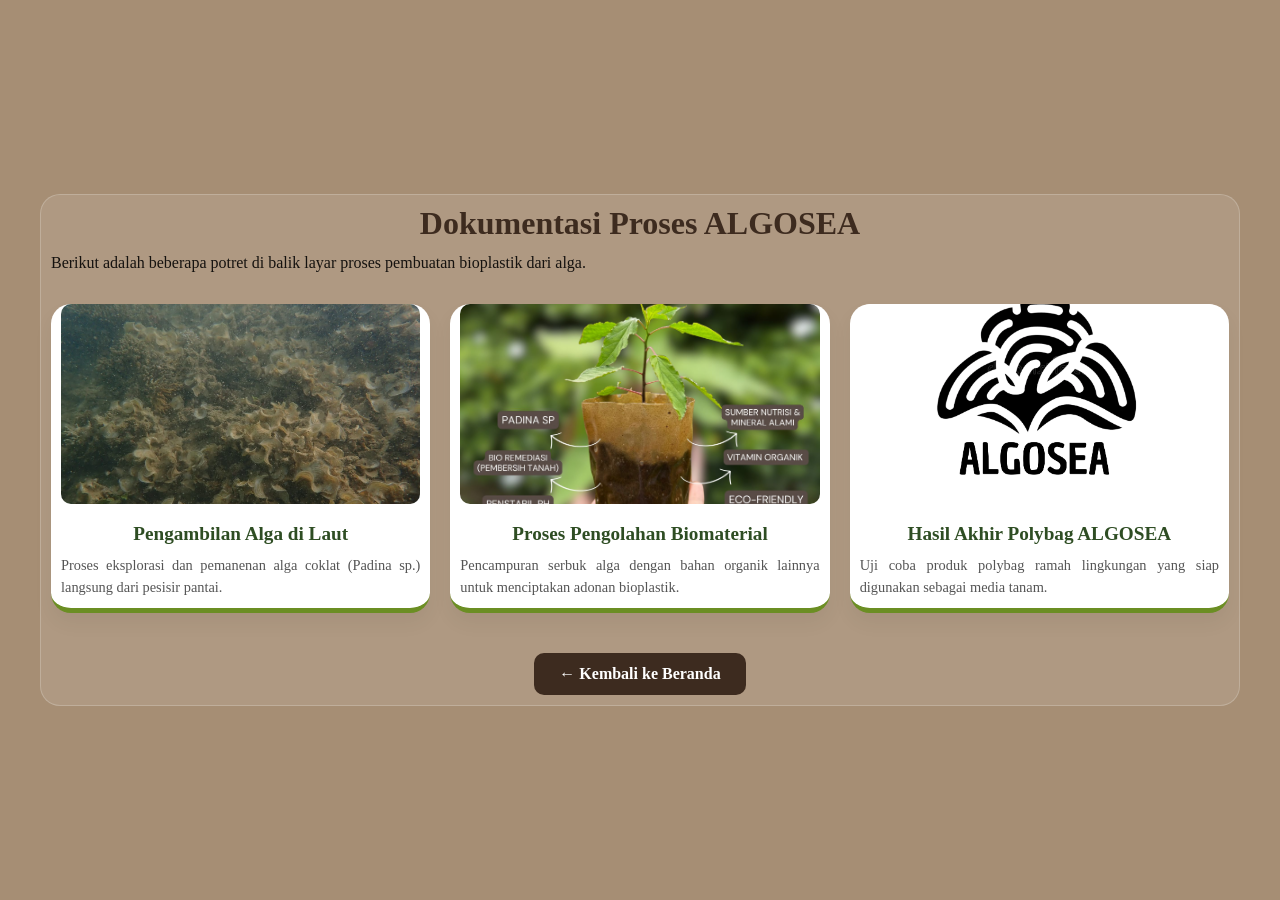
==== dokumentasi.html @ f09b105b "Nambah" ====
<!DOCTYPE html>
<html lang="id">
<head>
    <meta charset="UTF-8">
    <meta name="viewport" content="width=device-width, initial-scale=1.0">
    <title>Dokumentasi ALGOSEA</title>
    <link rel="stylesheet" href="style.css">
</head>
<body>
    <div class="dasbor" style="min-height: 100vh; flex-direction: column; padding: 40px 20px;">
        <div class="frame" style="max-width: 1200px; width: 100%;">
            
            <!-- Bagian Judul Utama -->
            <h2 style="font-size: 2rem; color: #3d2b1f; margin-bottom: 10px;">Dokumentasi Proses ALGOSEA</h2>
            <p style="color: #15120f; margin-bottom: 30px;">Berikut adalah beberapa potret di balik layar proses pembuatan bioplastik dari alga.</p>
            
            <!-- Grid Kartu Foto Dokumentasi -->
            <div class="grid-manfaat">
                
                <!-- Kartu Foto 1 -->
                <div class="card">
                    <img src="gambar.1.png" style="width: 100%; height: 200px; object-fit: cover; border-radius: 10px; margin-bottom: 15px;">
                    <h3>Pengambilan Alga di Laut</h3>
                    <p>Proses eksplorasi dan pemanenan alga coklat (Padina sp.) langsung dari pesisir pantai.</p>
                </div>

                <!-- Kartu Foto 2 -->
                <div class="card">
                    <img src="gambar.2.png" style="width: 100%; height: 200px; object-fit: cover; border-radius: 10px; margin-bottom: 15px;">
                    <h3>Proses Pengolahan Biomaterial</h3>
                    <p>Pencampuran serbuk alga dengan bahan organik lainnya untuk menciptakan adonan bioplastik.</p>
                </div>

                <!-- Kartu Foto 3 -->
                <div class="card">
                    <img src="logo-algosea.png" style="width: 100%; height: 200px; object-fit: cover; border-radius: 10px; margin-bottom: 15px;">
                    <h3>Hasil Akhir Polybag ALGOSEA</h3>
                    <p>Uji coba produk polybag ramah lingkungan yang siap digunakan sebagai media tanam.</p>
                </div>

            </div>

            <!-- Tombol Kembali ke Beranda (Hanya 1 yang dipakai agar rapi) -->
            <div style="text-align: center; margin-top: 40px;">
                <a href="index.html" style="display: inline-block; background-color: #3d2b1f; color: #fff; padding: 12px 25px; border-radius: 10px; text-decoration: none; font-weight: bold;">&larr; Kembali ke Beranda</a>
            </div>

        </div>
    </div>
</body>
</html>
---- style.css ----
*,html {
    margin: 0;
    padding: 0;
    box-sizing: border-box;
}

/* Memperbaiki pembungkus banner agar responsif di HP */
.gambar-1 {
    position: relative;
    width: 100%;
    height: 70vh; /* Menggunakan tinggi layar relatif agar pas di HP maupun laptop */
    background-color: #000;
}

.Gambar-1 {
    width: 100%;
    height: 100%;
    object-fit: cover; /* Menghindari gambar gepeng */
    opacity: 0.8; /* Sedikit redup agar teks lebih terbaca */
}

.text {
    position: absolute; /* Meletakkan teks bebas di atas gambar */
    top: 50% !important;         /* Geser 50% dari atas */
    left: 50% !important;        /* Geser 50% dari kiri */
    transform: translate(-50%, -50%); /* Titik tengah sempurna */   
    color: white;       /* Warna teks */
    text-align: center;
    width: 90%;         /* Batasi lebar agar tidak mentok ke pinggir layar HP */
    max-width: 800px;
    text-shadow: 2px 2px 8px rgba(0, 0, 0, 0.8); /* Agar teks kontras */
}

.text h1 {
    font-size: 2rem;    /* Ukuran disesuaikan agar pas di layar kecil */
    margin-bottom: 15px;
}

.text p1 {
    font-size: 1rem;    /* Ukuran disesuaikan agar mudah dibaca di HP */
    max-width: 100%;    /* Perbaikan dari max-width: 100px yang bikin teks menumpuk ke bawah */
    display: block;
    margin: 0 auto;   
}

.dasbor {
    background-color: #A68E74; /* Warna coklat konsisten */
    width: 100%;
    min-height: auto;          
    display: flex;             /* Mengaktifkan flexbox */
    justify-content: center;   /* Mengetengahkan secara horizontal */
    align-items: center;       /* Mengetengahkan secara vertikal */
    padding: 25px 20px 0px 20px;
}

.frame {
    background: rgba(255, 255, 255, 0.1); /* Background transparan halus */ 
    border: 1px solid rgba(255, 255, 255, 0.2);
    border-radius: 20px;                 /* Border radius yang lebih modern */  
    max-width: 900px;                    /* Lebar maksimal kotak */
    padding: 10px;                  /* Jarak dalam disesuaikan untuk HP */
    text-align: center;
}

.frame h2 {
    font-size: 1.8rem;                    /* Menyesuaikan ukuran di HP */
    color: #3d2b1f;                     /* Warna teks gelap agar mudah dibaca */
    margin-bottom: 15px;
    font-weight: bold;
}

.frame p {
    font-size: 1rem;
    line-height: 1.4;                    /* Jarak antar baris agar nyaman dibaca */
    color: #15120f;
    text-align: justify;                 /* Teks rata kiri-kanan */
    margin: 0 auto;
}

.pembuatan {
    background-color: #A68E74;
    width: 100%;
    min-height: auto;
    padding: 30px 20px;
}

.buat {
    color: #3d2b1f;
    text-align: center;
    margin-bottom: 20px;
    font-size: 1.3rem;
}

.wrapper-konten {
    display: flex;
    flex-direction: column; /* Ini yang akan membuat list berurutan ke bawah */
    gap: 15px;             /* Memberi jarak antar baris */
    list-style-type: none;  /* Menghilangkan bullet point bawaan */
    padding-left: 0;        /* Menghilangkan padding kiri bawaan ul */
}

.bahan h3 {
    margin-top: 20px;
    margin-bottom: 10px;
    font-weight: bold;
}

.gambar-2 {
    display: block;           
    margin-left: auto;       
    margin-right: auto;     
    width: 100%;              
    max-width: 350px;         /* Batas maksimal ukuran di layar besar */
    height: auto;             /* Tinggi otomatis menyesuaikan agar tidak gepeng */
    border-radius: 15px;      /* Mempercantik sudut gambar */
    object-fit: cover;       
}

/* Container Utama */
.manfaat-section {
    padding: 15px;
    background-color: #fdf5e6; /* Warna krem lembut sesuai tema bumi */
}

.title-manfaat {
    text-align: center;
    color: #3d2b1f;
    margin-bottom: 10px;
    font-size: 1.5rem;          /* Disesuaikan agar muat di layar HP */
}

.grid-manfaat {
    display: grid;
    /* Membuat 3 kolom jika layar lebar, dan otomatis menyesuaikan jika layar kecil */
    grid-template-columns: repeat(auto-fit, minmax(280px, 1fr));
    gap: 20px;
    max-width: 1200px;
    margin: 0 auto;
}

.card {
    background: #ffffff;
    padding: 10px;
    padding-top: 0%;
    border-radius: 20px;
    box-shadow: 0 10px 20px rgba(0,0,0,0.05);
    transition: transform 0.3s ease;
    border-bottom: 5px solid #6b8e23; /* Garis hijau di bawah card */
}

/* Wadah pembungkus flexbox untuk mengatur posisi tengah & bersebelahan */
.wrapper-kartu {
    display: flex;
    justify-content: center; /* Memposisikan kotak agar di tengah */
    align-items: center;     /* Menyelaraskan posisi vertikal */
    gap: 20px;               /* Jarak antar kotak */
    flex-wrap: wrap;         /* Agar otomatis turun ke bawah jika dibuka di HP */
    width: 100%;
    margin: 20px auto;
}

/* Pengaturan ukuran tiap kotak card */
.card_satu {
    background: #ffffff;
    padding: 20px;
    flex: 1;                 /* Membuat ukuran fleksibel */
    min-width: 280px;        /* Lebar minimal agar aman di layar kecil */
    max-width: 350px;        /* Batasi lebar maksimal agar tidak terlalu lebar */
    border-radius: 20px;
    box-shadow: 0 4px 6px rgba(0, 0, 0, 0.05);
    transition: transform 0.3s ease;
    text-align: center;
}

.card_satu:hover {
    transform: translateY(-5px);
}

.card:hover {
    transform: translateY(-5px); 
}

.card .icon {
    font-size: 30px;
    margin-bottom: 10px;
}

.card h3 {
    color: #2e4d23;
    margin-bottom: 10px;
    font-size: 1.2rem;
}

.card p {
    color: #555;
    line-height: 1.5;
    font-size: 0.9rem;
}

.footer {
    background-color: #e8e0db;
    padding: 20px 15px;
}

.pembuatan-1 {
    font-size: 1.2rem;
    color: #000000;
    text-align: center;
    margin-top: 10px;
    padding: 15px;
    border-radius: 10px;
}

.icon-logo {
    width: 80px;
    height: 80px;
    object-fit: cover;
    border-radius: 20px;
    margin: 15px auto;
    display: block;
}

.dokumentasi {
    text-align: center;
    color: #3d2b1f;
    padding: 10px;
    padding-bottom: 0%;
}

.link {
    display: flex;                    /* untuk mengatur tata letak */
    justify-content: center;         /* untuk menengahkan */
    flex-wrap: wrap;                  /* Agar link sosial media otomatis turun ke bawah jika layar HP kekecilan */
    gap: 15px;                        /* untuk memberi jarak antar link */
    font-size: 18px;
    margin-top: 10px;
}

.link a {
    font-family: 'Roboto', sans-serif;
    font-size: 0.95rem;
    color: #3d2b1f;
    font-weight: bold;
    text-decoration: none;           /* Menghilangkan garis bawah */
}

.link a:hover {
    color: #8fa097;
}

.copiright {
    text-align: center;
    margin-top: 20px;
    font-size: 12px;
    color: #555;
}
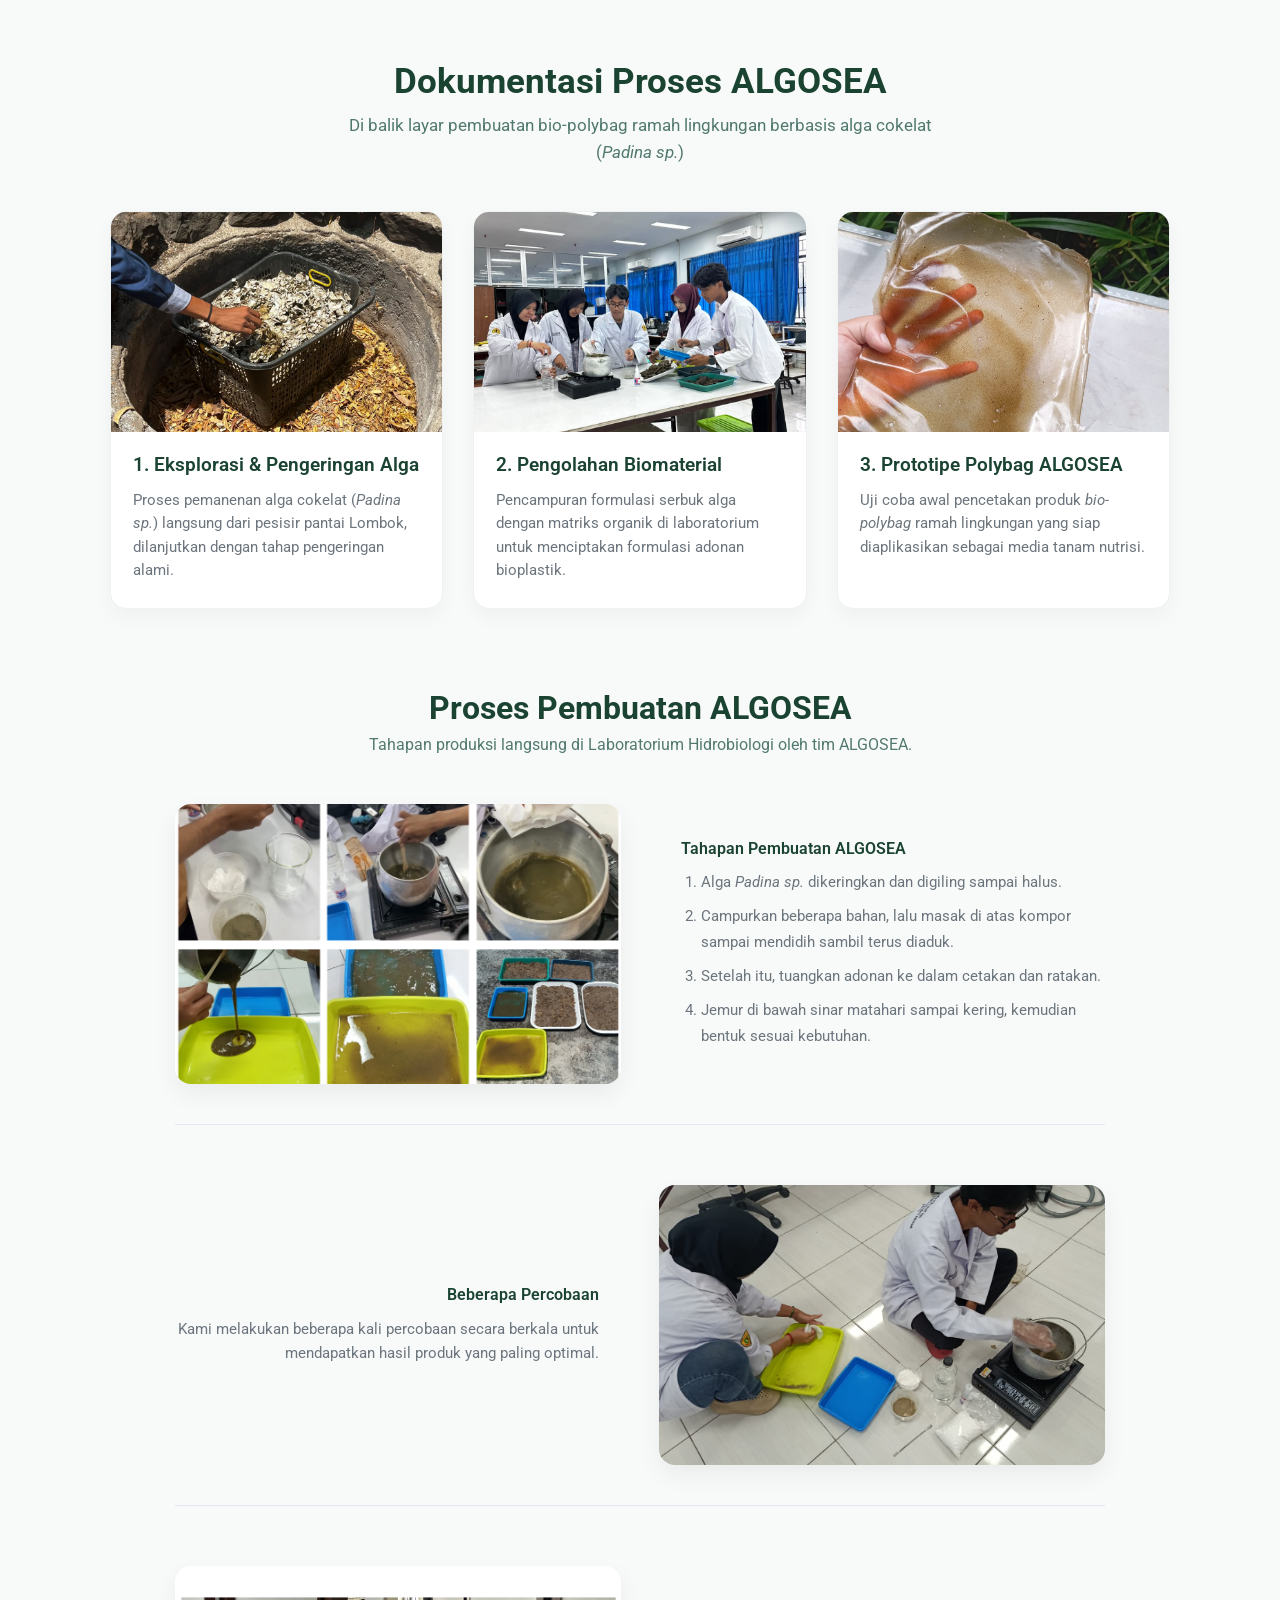
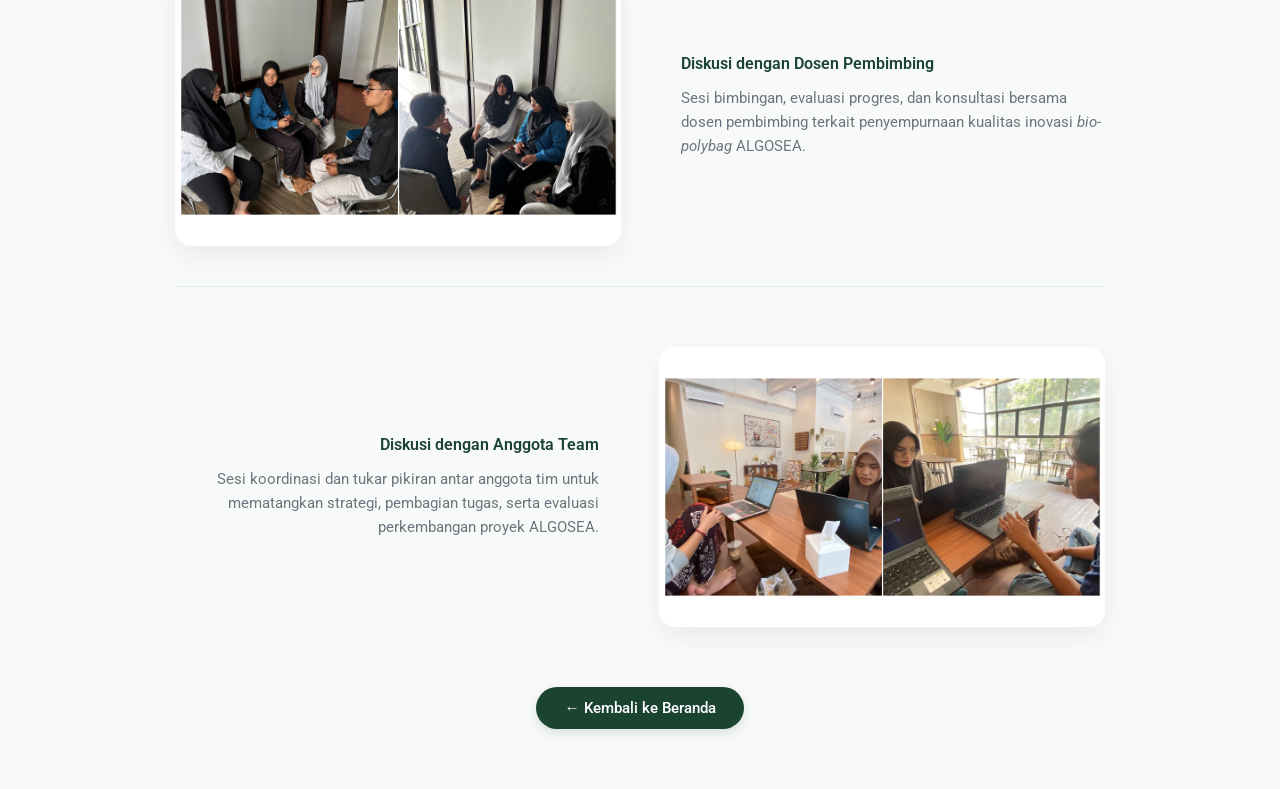
==== commit 2f0cb48e: "nambah" ====
--- a/dokumentasi.html
+++ b/dokumentasi.html
@@ -4,48 +4,403 @@
     <meta charset="UTF-8">
     <meta name="viewport" content="width=device-width, initial-scale=1.0">
     <title>Dokumentasi ALGOSEA</title>
+    <link href="https://fonts.googleapis.com/css2?family=Roboto:wght@300;400;500;700&display=swap" rel="stylesheet">
     <link rel="stylesheet" href="style.css">
+    <style>
+        body {
+            font-family: 'Roboto', sans-serif;
+            background-color: #f8faf9;
+            color: #2b2b2b;
+            margin: 0;
+            padding: 0;
+        }
+
+        .doc-section {
+            padding: 60px 20px;
+            max-width: 1100px;
+            margin: 0 auto;
+        }
+
+        .doc-header {
+            text-align: center;
+            margin-bottom: 45px;
+        }
+
+        .doc-header h1 {
+            font-size: 2.2rem;
+            color: #1b4332;
+            margin-bottom: 10px;
+            font-weight: 700;
+        }
+
+        .doc-header p {
+            color: #52796f;
+            font-size: 1.05rem;
+            max-width: 600px;
+            margin: 0 auto;
+            line-height: 1.6;
+        }
+
+        .doc-grid {
+            display: grid;
+            grid-template-columns: repeat(auto-fit, minmax(280px, 1fr));
+            gap: 30px;
+        }
+
+        .doc-card {
+            background: #ffffff;
+            border-radius: 16px;
+            overflow: hidden;
+            box-shadow: 0 8px 20px rgba(0, 0, 0, 0.04);
+            transition: transform 0.3s ease, box-shadow 0.3s ease;
+            display: flex;
+            flex-direction: column;
+            border: 1px solid #eef2f0;
+        }
+
+        .doc-card:hover {
+            transform: translateY(-6px);
+            box-shadow: 0 14px 28px rgba(27, 67, 50, 0.12);
+        }
+
+        .doc-img-wrapper {
+            position: relative;
+            width: 100%;
+            height: 220px;
+            overflow: hidden;
+            background-color: #e8f5e9;
+        }
+
+        .doc-img-wrapper img {
+            width: 100%;
+            height: 100%;
+            object-fit: cover;
+            transition: transform 0.4s ease;
+        }
+
+        .doc-card:hover .doc-img-wrapper img {
+            transform: scale(1.06);
+        }
+
+        .doc-content {
+            padding: 20px 22px 25px;
+            display: flex;
+            flex-direction: column;
+            flex-grow: 1;
+        }
+
+        .doc-content h3 {
+            font-size: 1.2rem;
+            color: #1b4332;
+            margin: 0 0 10px 0;
+            font-weight: 600;
+            line-height: 1.4;
+        }
+
+        .doc-content p {
+            font-size: 0.92rem;
+            color: #6c757d;
+            margin: 0;
+            line-height: 1.6;
+        }
+
+        /* ================= PROSES PEMBUATAN CLEAN ZIG-ZAG ================= */
+        .process-section-clean {
+            max-width: 950px;
+            margin: 80px auto 40px auto;
+            padding: 0 10px;
+        }
+
+        .process-title-clean {
+            text-align: center;
+            margin-bottom: 50px;
+        }
+
+        .process-title-clean h2 {
+            font-size: 2rem;
+            color: #1b4332;
+            margin-bottom: 8px;
+            font-weight: 700;
+        }
+
+        .process-title-clean p {
+            color: #52796f;
+            font-size: 1rem;
+        }
+
+        .process-clean-list {
+            display: flex;
+            flex-direction: column;
+            gap: 60px;
+        }
+
+        .process-clean-row {
+            display: flex;
+            flex-direction: column;
+            align-items: center;
+            gap: 25px;
+            padding-bottom: 40px;
+            border-bottom: 1px solid #e2e8f0;
+        }
+
+        .process-clean-row:last-child {
+            border-bottom: none;
+            padding-bottom: 0;
+        }
+
+        .process-clean-img {
+            width: 100%;
+            max-width: 400px;
+            height: 250px;
+            border-radius: 16px;
+            object-fit: cover;
+            box-shadow: 0 10px 25px rgba(0, 0, 0, 0.06);
+            transition: transform 0.4s ease, box-shadow 0.4s ease;
+            flex-shrink: 0;
+        }
+
+        .process-clean-row:hover .process-clean-img {
+            transform: translateY(-4px);
+            box-shadow: 0 14px 30px rgba(27, 67, 50, 0.12);
+        }
+
+        .process-clean-text {
+            width: 100%;
+            max-width: 450px;
+        }
+
+        .process-clean-text h4 {
+            font-size: 1rem;
+            color: #1b4332;
+            margin: 0 0 10px 0;
+            font-weight: 600;
+            line-height: 1.4;
+        }
+
+        .process-clean-text p {
+            font-size: 0.95rem;
+            color: #6c757d;
+            margin: 0;
+            line-height: 1.6;
+        }
+
+        /* Tata letak khusus Laptop (Desktop) */
+        @media (min-width: 768px) {
+            .process-clean-row {
+                flex-direction: row;
+                justify-content: space-between;
+                align-items: center;
+                gap: 60px;
+            }
+
+            .process-clean-img {
+                width: 48%;
+                max-width: none;
+                height: 280px;
+            }
+
+            .process-clean-text {
+                width: 48%;
+                max-width: none;
+                text-align: left;
+            }
+
+            /* Selang-seling (Zig-Zag) */
+            .process-clean-row:nth-child(even) {
+                flex-direction: row-reverse;
+            }
+
+            .process-clean-row:nth-child(even) .process-clean-text {
+                text-align: right;
+            }
+        }
+
+        /* Tombol Kembali */
+        .nav-back {
+            text-align: center;
+            margin-top: 60px;
+        }
+
+        .btn-back {
+            display: inline-flex;
+            align-items: center;
+            gap: 8px;
+            background-color: #1b4332;
+            color: #ffffff;
+            padding: 12px 28px;
+            border-radius: 30px;
+            text-decoration: none;
+            font-weight: 500;
+            font-size: 0.95rem;
+            transition: background-color 0.2s ease, transform 0.2s ease;
+            box-shadow: 0 4px 12px rgba(27, 67, 50, 0.15);
+        }
+
+        .btn-back:hover {
+            background-color: #2d6a4f;
+            transform: translateY(-2px);
+        }
+
+        /* Animasi Scroll Dua Arah */
+        .scroll-animate {
+            opacity: 0;
+            transform: translateY(35px);
+            transition: opacity 0.7s cubic-bezier(0.25, 1, 0.5, 1), transform 0.7s cubic-bezier(0.25, 1, 0.5, 1);
+        }
+
+        .scroll-animate.is-visible {
+            opacity: 1;
+            transform: translateY(0);
+        }
+
+        @media (max-width: 600px) {
+            .doc-section {
+                padding: 40px 16px;
+            }
+
+            .doc-header h1, .process-title-clean h2 {
+                font-size: 1.75rem;
+            }
+
+            .doc-header p, .process-title-clean p {
+                font-size: 0.95rem;
+            }
+
+            .doc-grid {
+                gap: 20px;
+            }
+
+            .doc-img-wrapper {
+                height: 190px;
+            }
+
+            .process-clean-img {
+                height: 200px;
+            }
+        }
+    </style>
 </head>
 <body>
-    <div class="dasbor" style="min-height: 100vh; flex-direction: column; padding: 40px 20px;">
-        <div class="frame" style="max-width: 1200px; width: 100%;">
-            
-            <!-- Bagian Judul Utama -->
-            <h2 style="font-size: 2rem; color: #3d2b1f; margin-bottom: 10px;">Dokumentasi Proses ALGOSEA</h2>
-            <p style="color: #15120f; margin-bottom: 30px;">Berikut adalah beberapa potret di balik layar proses pembuatan bioplastik dari alga.</p>
-            
-            <!-- Grid Kartu Foto Dokumentasi -->
-            <div class="grid-manfaat">
-                
-                <!-- Kartu Foto 1 -->
-                <div class="card">
-                    <img src="gambar.1.png" style="width: 100%; height: 200px; object-fit: cover; border-radius: 10px; margin-bottom: 15px;">
-                    <h3>Pengambilan Alga di Laut</h3>
-                    <p>Proses eksplorasi dan pemanenan alga coklat (Padina sp.) langsung dari pesisir pantai.</p>
-                </div>
-
-                <!-- Kartu Foto 2 -->
-                <div class="card">
-                    <img src="gambar.2.png" style="width: 100%; height: 200px; object-fit: cover; border-radius: 10px; margin-bottom: 15px;">
-                    <h3>Proses Pengolahan Biomaterial</h3>
-                    <p>Pencampuran serbuk alga dengan bahan organik lainnya untuk menciptakan adonan bioplastik.</p>
-                </div>
-
-                <!-- Kartu Foto 3 -->
-                <div class="card">
-                    <img src="logo-algosea.png" style="width: 100%; height: 200px; object-fit: cover; border-radius: 10px; margin-bottom: 15px;">
-                    <h3>Hasil Akhir Polybag ALGOSEA</h3>
-                    <p>Uji coba produk polybag ramah lingkungan yang siap digunakan sebagai media tanam.</p>
-                </div>
-
+
+    <main class="doc-section">
+
+        <header class="doc-header">
+            <h1>Dokumentasi Proses ALGOSEA</h1>
+            <p>Di balik layar pembuatan bio-polybag ramah lingkungan berbasis alga cokelat (<em>Padina sp.</em>)</p>
+        </header>
+
+        <div class="doc-grid">
+
+            <article class="doc-card">
+                <div class="doc-img-wrapper">
+                    <img src="src/proseskering.jpeg" alt="Eksplorasi dan Pemanenan Alga">
+                </div>
+                <div class="doc-content">
+                    <h3>1. Eksplorasi &amp; Pengeringan Alga</h3>
+                    <p>Proses pemanenan alga cokelat (<em>Padina sp.</em>) langsung dari pesisir pantai Lombok, dilanjutkan dengan tahap pengeringan alami.</p>
+                </div>
+            </article>
+
+            <article class="doc-card">
+                <div class="doc-img-wrapper">
+                    <img src="src/bersama.jpeg" alt="Pengolahan Biomaterial">
+                </div>
+                <div class="doc-content">
+                    <h3>2. Pengolahan Biomaterial</h3>
+                    <p>Pencampuran formulasi serbuk alga dengan matriks organik di laboratorium untuk menciptakan formulasi adonan bioplastik.</p>
+                </div>
+            </article>
+
+            <article class="doc-card">
+                <div class="doc-img-wrapper">
+                    <img src="src/prosescoba.jpeg" alt="Percobaan Produk Polybag">
+                </div>
+                <div class="doc-content">
+                    <h3>3. Prototipe Polybag ALGOSEA</h3>
+                    <p>Uji coba awal pencetakan produk <em>bio-polybag</em> ramah lingkungan yang siap diaplikasikan sebagai media tanam nutrisi.</p>
+                </div>
+            </article>
+
+        </div>
+
+        <section class="process-section-clean">
+
+            <div class="process-title-clean scroll-animate">
+                <h2>Proses Pembuatan ALGOSEA</h2>
+                <p>Tahapan produksi langsung di Laboratorium Hidrobiologi oleh tim ALGOSEA.</p>
             </div>
 
-            <!-- Tombol Kembali ke Beranda (Hanya 1 yang dipakai agar rapi) -->
-            <div style="text-align: center; margin-top: 40px;">
-                <a href="index.html" style="display: inline-block; background-color: #3d2b1f; color: #fff; padding: 12px 25px; border-radius: 10px; text-decoration: none; font-weight: bold;">&larr; Kembali ke Beranda</a>
+            <div class="process-clean-list">
+
+                <div class="process-clean-row scroll-animate">
+                    <img src="src/prosespembuatan.png" alt="Proses Pembuatan ALGOSEA" class="process-clean-img">
+                    <div class="process-clean-text">
+                        <h4>Tahapan Pembuatan ALGOSEA</h4>
+                        <ol style="margin: 0; padding-left: 20px; line-height: 1.7; color: #6c757d; font-size: 0.95rem;">
+                            <li style="margin-bottom: 8px;">Alga <em>Padina sp.</em> dikeringkan dan digiling sampai halus.</li>
+                            <li style="margin-bottom: 8px;">Campurkan beberapa bahan, lalu masak di atas kompor sampai mendidih sambil terus diaduk.</li>
+                            <li style="margin-bottom: 8px;">Setelah itu, tuangkan adonan ke dalam cetakan dan ratakan.</li>
+                            <li>Jemur di bawah sinar matahari sampai kering, kemudian bentuk sesuai kebutuhan.</li>
+                        </ol>
+                    </div>
+                </div>
+
+                <div class="process-clean-row scroll-animate">
+                    <img src="src/percobaan2.jpeg" alt="Beberapa Percobaan ALGOSEA" class="process-clean-img">
+                    <div class="process-clean-text">
+                        <h4>Beberapa Percobaan</h4>
+                        <p>Kami melakukan beberapa kali percobaan secara berkala untuk mendapatkan hasil produk yang paling optimal.</p>
+                    </div>
+                </div>
+
+                <div class="process-clean-row scroll-animate">
+                    <img src="src/ketemumentor.png" alt="Pencetakan Prototipe" class="process-clean-img">
+                    <div class="process-clean-text">
+                        <h4>Diskusi dengan Dosen Pembimbing</h4>
+                        <p>Sesi bimbingan, evaluasi progres, dan konsultasi bersama dosen pembimbing terkait penyempurnaan kualitas inovasi <em>bio-polybag</em> ALGOSEA.</p>
+                    </div>
+                </div>
+
+                <div class="process-clean-row scroll-animate">
+                    <img src="src/diskusianggota.png" alt="Beberapa Percobaan ALGOSEA" class="process-clean-img">
+                    <div class="process-clean-text">
+                        <h4>Diskusi dengan Anggota Team</h4>
+                        <p>Sesi koordinasi dan tukar pikiran antar anggota tim untuk mematangkan strategi, pembagian tugas, serta evaluasi perkembangan proyek ALGOSEA.</p>
+                    </div>
+                </div>
+
             </div>
 
+        </section>
+
+        <!-- Navigation Back Button -->
+        <div class="nav-back">
+            <a href="index.html" class="btn-back">
+                &larr; Kembali ke Beranda
+            </a>
         </div>
-    </div>
+
+    </main>
+
+    <script>
+        document.addEventListener("DOMContentLoaded", function () {
+            const animateElements = document.querySelectorAll('.scroll-animate');
+
+            const observer = new IntersectionObserver((entries) => {
+                entries.forEach(entry => {
+                    if (entry.isIntersecting) {
+                        entry.target.classList.add('is-visible');
+                    } else {
+                        entry.target.classList.remove('is-visible');
+                    }
+                });
+            }, {
+                root: null,
+                threshold: 0.15
+            });
+
+            animateElements.forEach(el => observer.observe(el));
+        });
+    </script>
 </body>
 </html>
--- a/style.css
+++ b/style.css
@@ -4,11 +4,14 @@
     box-sizing: border-box;
 }
 
-/* Memperbaiki pembungkus banner agar responsif di HP */
+body {
+    font-family: 'Roboto', sans-serif;
+}
+
 .gambar-1 {
     position: relative;
     width: 100%;
-    height: 70vh; /* Menggunakan tinggi layar relatif agar pas di HP maupun laptop */
+    height: 70vh;
     background-color: #000;
 }
 
@@ -16,7 +19,7 @@
     width: 100%;
     height: 100%;
     object-fit: cover; /* Menghindari gambar gepeng */
-    opacity: 0.8; /* Sedikit redup agar teks lebih terbaca */
+    opacity: 0.8; 
 }
 
 .text {
@@ -24,27 +27,26 @@
     top: 50% !important;         /* Geser 50% dari atas */
     left: 50% !important;        /* Geser 50% dari kiri */
     transform: translate(-50%, -50%); /* Titik tengah sempurna */   
-    color: white;       /* Warna teks */
+    color: white;       
     text-align: center;
     width: 90%;         /* Batasi lebar agar tidak mentok ke pinggir layar HP */
     max-width: 800px;
-    text-shadow: 2px 2px 8px rgba(0, 0, 0, 0.8); /* Agar teks kontras */
+    text-shadow: 2px 2px 8px rgba(0, 0, 0, 0.8);
 }
 
 .text h1 {
-    font-size: 2rem;    /* Ukuran disesuaikan agar pas di layar kecil */
+    font-size: 2rem;   
     margin-bottom: 15px;
 }
 
 .text p1 {
-    font-size: 1rem;    /* Ukuran disesuaikan agar mudah dibaca di HP */
-    max-width: 100%;    /* Perbaikan dari max-width: 100px yang bikin teks menumpuk ke bawah */
+    font-size: 1rem;   
     display: block;
     margin: 0 auto;   
 }
 
 .dasbor {
-    background-color: #A68E74; /* Warna coklat konsisten */
+    background-color: #A68E74;
     width: 100%;
     min-height: auto;          
     display: flex;             /* Mengaktifkan flexbox */
@@ -118,7 +120,7 @@
 
 /* Container Utama */
 .manfaat-section {
-    padding: 15px;
+    padding: 10px;
     background-color: #fdf5e6; /* Warna krem lembut sesuai tema bumi */
 }
 
@@ -181,7 +183,6 @@
 }
 
 .card .icon {
-    font-size: 30px;
     margin-bottom: 10px;
 }
 
@@ -198,16 +199,14 @@
 }
 
 .footer {
-    background-color: #e8e0db;
-    padding: 20px 15px;
+    background-color: #ffffff;
+    padding: 10px 10px;
 }
 
 .pembuatan-1 {
-    font-size: 1.2rem;
+    font-size: 1rem;
     color: #000000;
     text-align: center;
-    margin-top: 10px;
-    padding: 15px;
     border-radius: 10px;
 }
 
@@ -224,16 +223,15 @@
     text-align: center;
     color: #3d2b1f;
     padding: 10px;
-    padding-bottom: 0%;
+    padding-top: 0%;
 }
 
 .link {
     display: flex;                    /* untuk mengatur tata letak */
-    justify-content: center;         /* untuk menengahkan */
+    justify-content: center;        
     flex-wrap: wrap;                  /* Agar link sosial media otomatis turun ke bawah jika layar HP kekecilan */
     gap: 15px;                        /* untuk memberi jarak antar link */
     font-size: 18px;
-    margin-top: 10px;
 }
 
 .link a {
@@ -253,4 +251,135 @@
     margin-top: 20px;
     font-size: 12px;
     color: #555;
+}
+
+.team-section {
+  padding: 20px 15px;
+  background-color: #fdf5e6;
+}
+
+.team-section .container {
+  max-width: 800px;
+  margin: 0 auto;
+}
+
+.section-title {
+  text-align: center;
+  margin-bottom: 24px;
+}
+
+.section-title h2 {
+  font-size: 1.6rem;
+  color: #1b4332;
+  margin-bottom: 6px;
+}
+
+.section-title p {
+  color: #52796f;
+  font-size: 0.9rem;
+}
+
+.group-label {
+  font-size: 0.85rem;
+  text-transform: uppercase;
+  letter-spacing: 0.8px;
+  color: #2d6a4f;
+  margin: 20px 0 10px 4px;
+  font-weight: 700;
+}
+
+.team-grid {
+  display: grid;
+  grid-template-columns: 1fr;
+  gap: 12px;
+}
+
+/* Di layar tablet/laptop (min 600px), ganti jadi 2 kolom */
+@media (min-width: 600px) {
+  .team-grid {
+    grid-template-columns: repeat(2, 1fr);
+  }
+}
+
+.compact-card {
+  display: flex;
+  align-items: center;
+  gap: 12px;
+  background: #ffffff;
+  padding: 10px 14px;
+  border-radius: 12px;
+  border: 1px solid #e2e8f0;
+  box-shadow: 0 2px 6px rgba(0, 0, 0, 0.03);
+  transition: border-color 0.2s ease, transform 0.2s ease;
+}
+
+.compact-card:hover {
+  border-color: #52b788;
+  transform: translateY(-2px);
+}
+
+.advisor-card {
+  border-left: 4px solid #344e41;
+  background: #f4f7f4;
+}
+
+.lead-card {
+  border-left: 4px solid #1b4332;
+}
+
+.compact-avatar {
+  width: 100px;
+  height: 100px;
+  border-radius: 50%;
+  object-fit: cover;
+  flex-shrink: 0;
+  background-color: #e8f5e9;
+}
+
+.compact-info {
+  display: flex;
+  flex-direction: column;
+  justify-content: center;
+  overflow: hidden;
+}
+
+.compact-badge {
+  align-self: flex-start;
+  font-size: 0.68rem;
+  font-weight: 700;
+  padding: 2px 8px;
+  border-radius: 10px;
+  background-color: #e8f5e9;
+  color: #2d6a4f;
+  margin-bottom: 3px;
+  text-transform: uppercase;
+}
+
+.advisor-bg {
+  background-color: #344e41;
+  color: #ffffff;
+}
+
+.lead-bg {
+  background-color: #1b4332;
+  color: #ffffff;
+}
+
+.compact-info h4 {
+  font-size: 0.95rem;
+  color: #1b4332;
+  margin: 0;
+  font-weight: 600;
+  white-space: nowrap;
+  overflow: hidden;
+  text-overflow: ellipsis;
+}
+
+.compact-info p {
+  font-size: 0.8rem;
+  color: #6c757d;
+  margin: 2px 0 0 0;
+  white-space: nowrap;
+  overflow: hidden;
+  text-overflow: ellipsis;
 }
